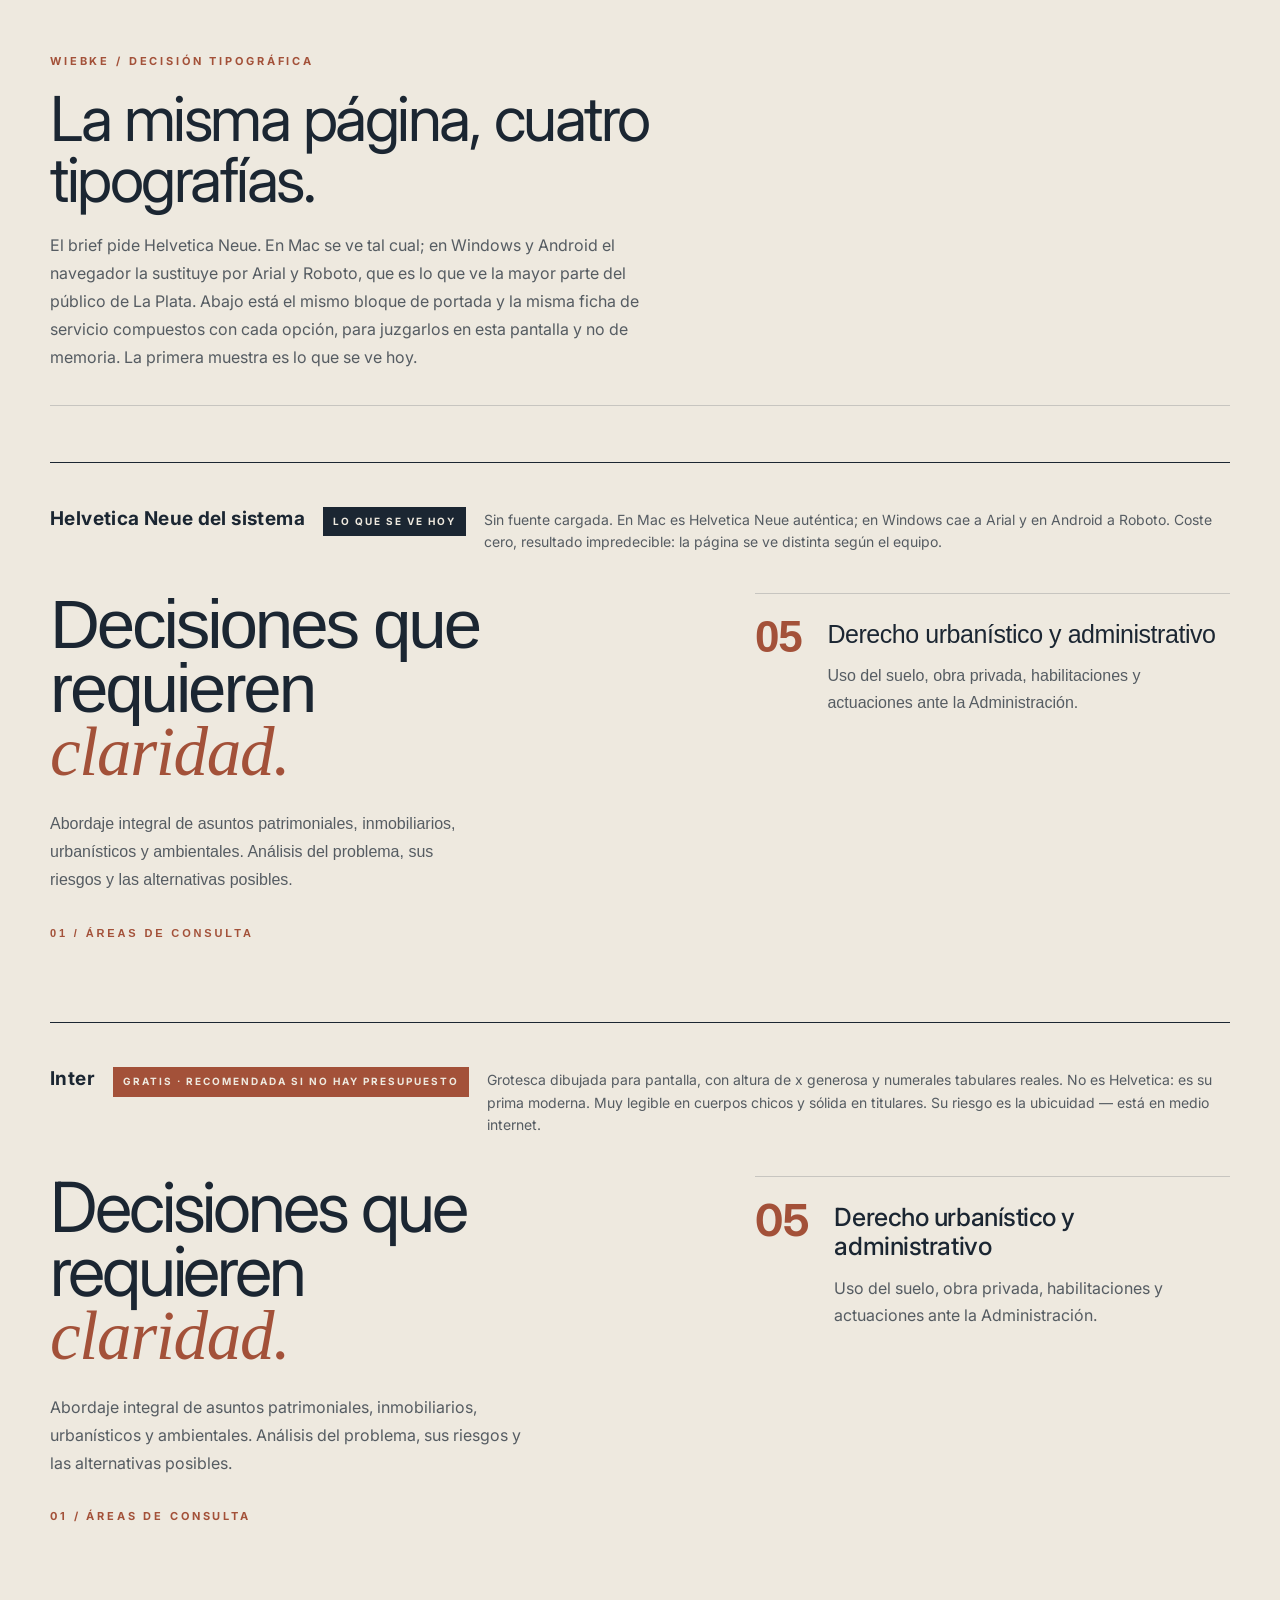
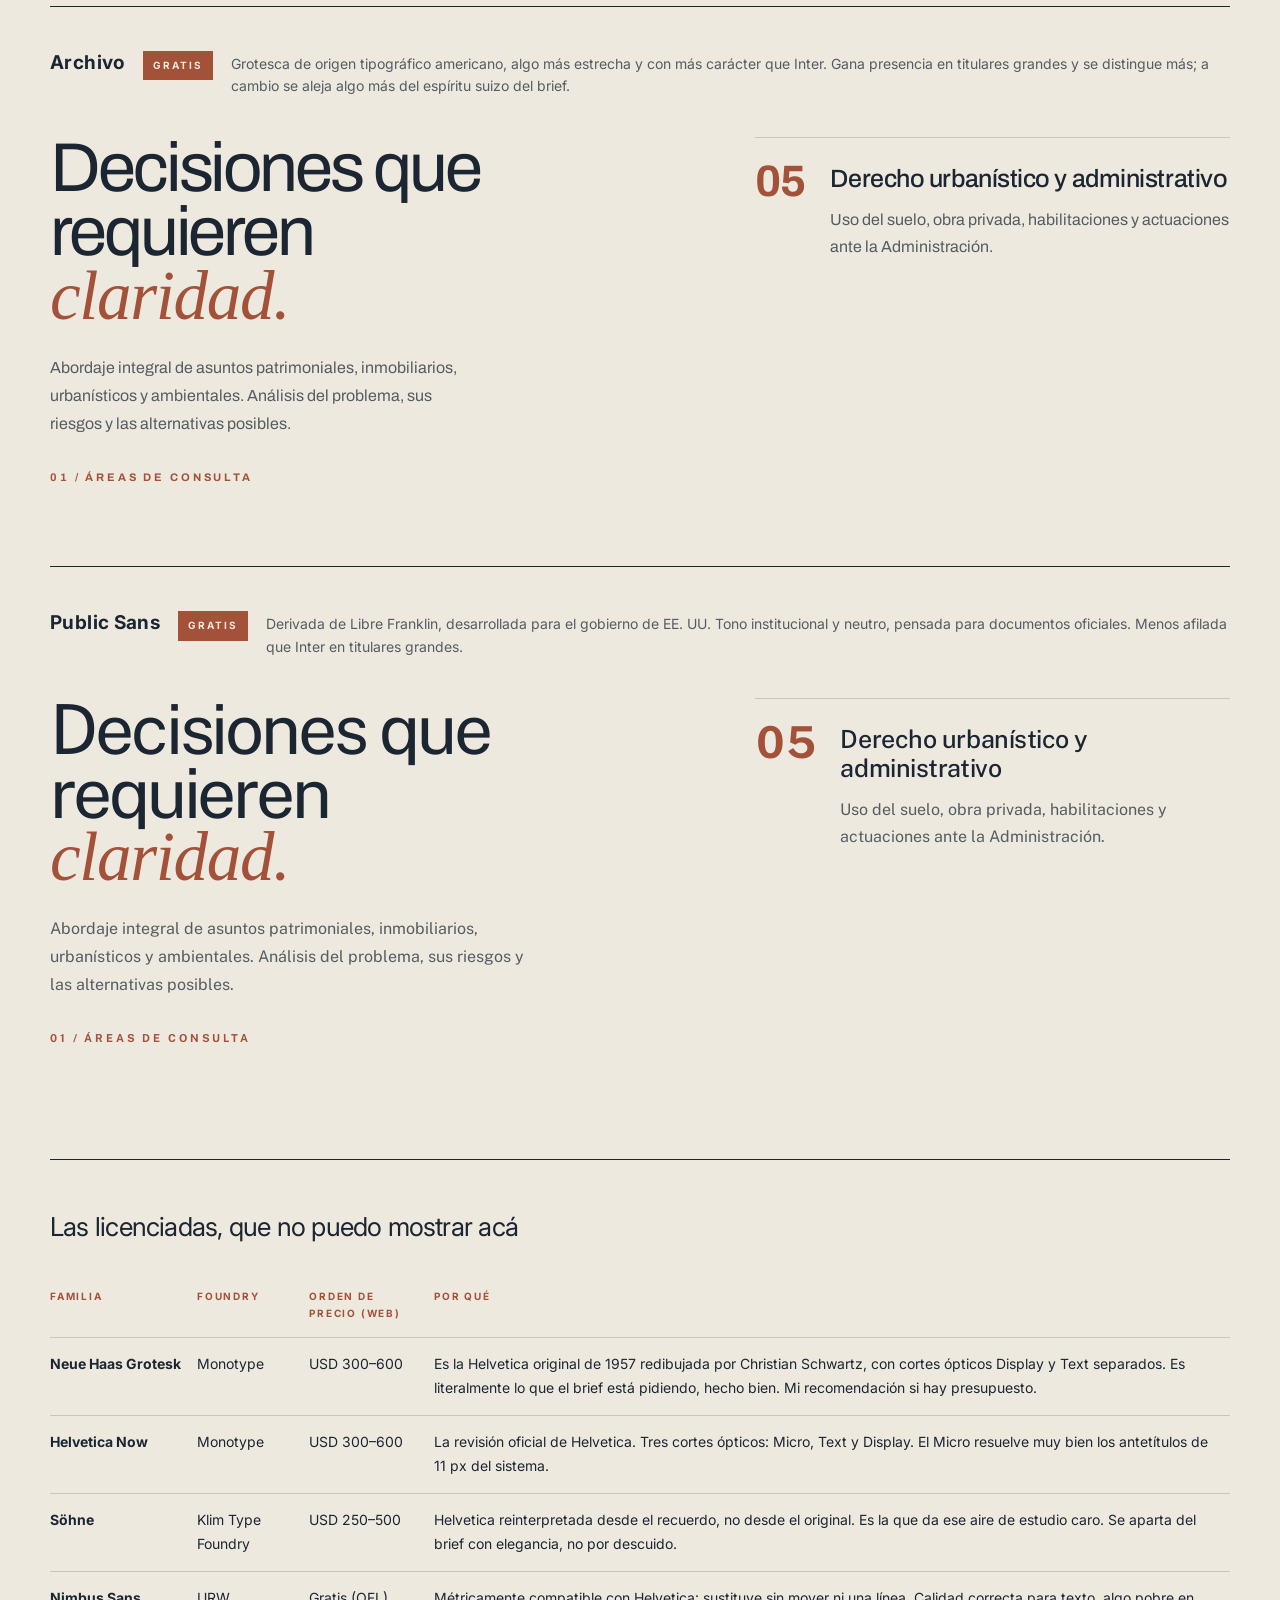
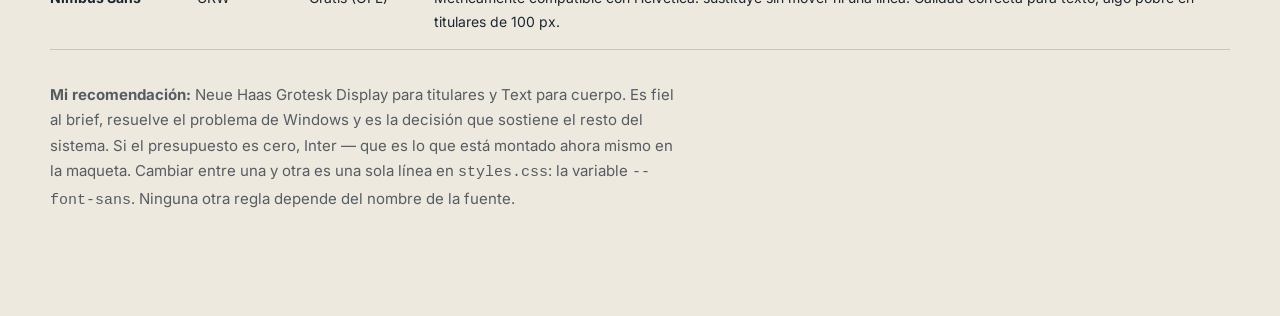
==== docs/tipografias.html @ 419bc603 "Sitio institucional WIEBKE Sitio de una sola página para Hermann Wiebke · Abogado, implementado sobr" ====
<!doctype html>
<html lang="es-AR">
<head>
<meta charset="utf-8">
<meta name="viewport" content="width=device-width, initial-scale=1">
<title>WIEBKE — Comparación tipográfica</title>

<link rel="preconnect" href="https://fonts.googleapis.com">
<link rel="preconnect" href="https://fonts.gstatic.com" crossorigin>
<link rel="stylesheet" href="https://fonts.googleapis.com/css2?family=Inter:wght@400;500;700&family=Archivo:wght@400;500;700&family=Public+Sans:wght@400;500;700&display=swap">

<style>
:root{
  --palladian:#EEE9DF; --oatmeal:#C9C1B1; --blue-fantastic:#2C3B4D;
  --abyssal:#1B2632; --truffle:#A35139; --burning-flame:#FFB162;
  --ink-soft:#1B2632B8; --rule:#1B26322E;
  --editorial:"Times New Roman", Times, serif;
}
*,*::before,*::after{box-sizing:border-box}
body{
  margin:0; background:var(--palladian); color:var(--abyssal);
  font-family:"Inter","Helvetica Neue",Helvetica,Arial,sans-serif;
  line-height:1.75; -webkit-font-smoothing:antialiased;
}
.shell{width:min(1180px,100% - 48px);margin-inline:auto}

header{border-bottom:1px solid var(--rule);padding:56px 0 34px;margin-bottom:56px}
.eyebrow{
  margin:0 0 22px; font-size:11px; font-weight:700; line-height:1;
  letter-spacing:.26em; text-transform:uppercase; color:var(--truffle);
}
header h1{
  margin:0 0 20px; font-size:clamp(38px,5vw,62px); font-weight:400;
  line-height:.98; letter-spacing:-.04em; max-width:16ch;
}
header p{margin:0;max-width:62ch;color:var(--ink-soft);font-size:16px}

/* --- Muestra ---------------------------------------------------------- */
.muestra{
  border-top:1px solid var(--abyssal);
  padding:44px 0 60px;
  margin-bottom:8px;
}
.ficha{
  display:flex; align-items:baseline; gap:18px; flex-wrap:wrap;
  margin-bottom:40px;
}
.ficha h2{
  margin:0; font-size:19px; font-weight:700; line-height:1;
  letter-spacing:.02em;
}
.etiqueta{
  font-size:10px; font-weight:700; letter-spacing:.2em; text-transform:uppercase;
  padding:6px 10px; background:var(--abyssal); color:var(--palladian);
}
.etiqueta.gratis{background:var(--truffle)}
.ficha p{margin:0;flex:1 1 320px;min-width:260px;color:var(--ink-soft);font-size:14px;line-height:1.6}

/* El bloque que cambia de fuente */
.spec{ display:grid; grid-template-columns:minmax(0,1.35fr) minmax(0,1fr);
       gap:clamp(32px,5vw,72px); align-items:start }
.spec .display{
  margin:0; font-size:clamp(44px,5.4vw,76px); font-weight:400;
  line-height:.92; letter-spacing:-.045em;
}
.spec .display em{
  display:block; font-family:var(--editorial); font-style:italic;
  color:var(--truffle); letter-spacing:-.02em;
}
.spec .cuerpo{margin:26px 0 0;max-width:48ch;color:var(--ink-soft);font-size:16px;line-height:1.75}

.tarjeta{border-top:1px solid var(--rule);padding-top:26px;display:grid;grid-template-columns:auto 1fr;gap:26px}
.tarjeta .num{font-size:44px;font-weight:700;line-height:.78;letter-spacing:-.03em;color:var(--truffle);font-variant-numeric:tabular-nums}
.tarjeta h3{margin:0 0 14px;font-size:25px;font-weight:500;line-height:1.16;letter-spacing:-.018em}
.tarjeta p{margin:0;color:var(--ink-soft);font-size:16px;line-height:1.65}
.versales{margin-top:30px;font-size:11px;font-weight:700;letter-spacing:.26em;text-transform:uppercase;color:var(--truffle)}

/* Cada muestra fija su propia familia */
.f-sistema .spec, .f-sistema .tarjeta, .f-sistema .versales{font-family:"Helvetica Neue",Helvetica,Arial,sans-serif}
.f-inter   .spec, .f-inter   .tarjeta, .f-inter   .versales{font-family:"Inter",sans-serif}
.f-archivo .spec, .f-archivo .tarjeta, .f-archivo .versales{font-family:"Archivo",sans-serif}
.f-public  .spec, .f-public  .tarjeta, .f-public  .versales{font-family:"Public Sans",sans-serif}

footer{border-top:1px solid var(--abyssal);margin-top:40px;padding:44px 0 90px}
footer h2{margin:0 0 24px;font-size:26px;font-weight:400;letter-spacing:-.03em}
table{border-collapse:collapse;width:100%;font-size:14px}
th,td{text-align:left;padding:14px 16px 14px 0;border-bottom:1px solid var(--rule);vertical-align:top}
th{font-size:10px;font-weight:700;letter-spacing:.18em;text-transform:uppercase;color:var(--truffle)}
td:first-child{font-weight:700;white-space:nowrap}
.nota{margin-top:32px;max-width:70ch;color:var(--ink-soft);font-size:15px;line-height:1.7}
.tabla-scroll{overflow-x:auto}

@media (max-width:760px){
  .spec{grid-template-columns:1fr;gap:36px}
  .tarjeta{grid-template-columns:auto 1fr;gap:18px}
}
</style>
</head>
<body>

<div class="shell">

<header>
  <p class="eyebrow">WIEBKE / Decisión tipográfica</p>
  <h1>La misma página, cuatro tipografías.</h1>
  <p>El brief pide Helvetica Neue. En Mac se ve tal cual; en Windows y Android el navegador la sustituye por Arial y Roboto, que es lo que ve la mayor parte del público de La Plata. Abajo está el mismo bloque de portada y la misma ficha de servicio compuestos con cada opción, para juzgarlos en esta pantalla y no de memoria. La primera muestra es lo que se ve hoy.</p>
</header>

<!-- 1 -->
<section class="muestra f-sistema">
  <div class="ficha">
    <h2>Helvetica Neue del sistema</h2>
    <span class="etiqueta">Lo que se ve hoy</span>
    <p>Sin fuente cargada. En Mac es Helvetica Neue auténtica; en Windows cae a Arial y en Android a Roboto. Coste cero, resultado impredecible: la página se ve distinta según el equipo.</p>
  </div>
  <div class="spec">
    <div>
      <p class="display">Decisiones que requieren <em>claridad.</em></p>
      <p class="cuerpo">Abordaje integral de asuntos patrimoniales, inmobiliarios, urbanísticos y ambientales. Análisis del problema, sus riesgos y las alternativas posibles.</p>
      <p class="versales">01 / Áreas de consulta</p>
    </div>
    <div class="tarjeta">
      <span class="num">05</span>
      <div>
        <h3>Derecho urbanístico y administrativo</h3>
        <p>Uso del suelo, obra privada, habilitaciones y actuaciones ante la Administración.</p>
      </div>
    </div>
  </div>
</section>

<!-- 2 -->
<section class="muestra f-inter">
  <div class="ficha">
    <h2>Inter</h2>
    <span class="etiqueta gratis">Gratis · recomendada si no hay presupuesto</span>
    <p>Grotesca dibujada para pantalla, con altura de x generosa y numerales tabulares reales. No es Helvetica: es su prima moderna. Muy legible en cuerpos chicos y sólida en titulares. Su riesgo es la ubicuidad — está en medio internet.</p>
  </div>
  <div class="spec">
    <div>
      <p class="display">Decisiones que requieren <em>claridad.</em></p>
      <p class="cuerpo">Abordaje integral de asuntos patrimoniales, inmobiliarios, urbanísticos y ambientales. Análisis del problema, sus riesgos y las alternativas posibles.</p>
      <p class="versales">01 / Áreas de consulta</p>
    </div>
    <div class="tarjeta">
      <span class="num">05</span>
      <div>
        <h3>Derecho urbanístico y administrativo</h3>
        <p>Uso del suelo, obra privada, habilitaciones y actuaciones ante la Administración.</p>
      </div>
    </div>
  </div>
</section>

<!-- 3 -->
<section class="muestra f-archivo">
  <div class="ficha">
    <h2>Archivo</h2>
    <span class="etiqueta gratis">Gratis</span>
    <p>Grotesca de origen tipográfico americano, algo más estrecha y con más carácter que Inter. Gana presencia en titulares grandes y se distingue más; a cambio se aleja algo más del espíritu suizo del brief.</p>
  </div>
  <div class="spec">
    <div>
      <p class="display">Decisiones que requieren <em>claridad.</em></p>
      <p class="cuerpo">Abordaje integral de asuntos patrimoniales, inmobiliarios, urbanísticos y ambientales. Análisis del problema, sus riesgos y las alternativas posibles.</p>
      <p class="versales">01 / Áreas de consulta</p>
    </div>
    <div class="tarjeta">
      <span class="num">05</span>
      <div>
        <h3>Derecho urbanístico y administrativo</h3>
        <p>Uso del suelo, obra privada, habilitaciones y actuaciones ante la Administración.</p>
      </div>
    </div>
  </div>
</section>

<!-- 4 -->
<section class="muestra f-public">
  <div class="ficha">
    <h2>Public Sans</h2>
    <span class="etiqueta gratis">Gratis</span>
    <p>Derivada de Libre Franklin, desarrollada para el gobierno de EE.&nbsp;UU. Tono institucional y neutro, pensada para documentos oficiales. Menos afilada que Inter en titulares grandes.</p>
  </div>
  <div class="spec">
    <div>
      <p class="display">Decisiones que requieren <em>claridad.</em></p>
      <p class="cuerpo">Abordaje integral de asuntos patrimoniales, inmobiliarios, urbanísticos y ambientales. Análisis del problema, sus riesgos y las alternativas posibles.</p>
      <p class="versales">01 / Áreas de consulta</p>
    </div>
    <div class="tarjeta">
      <span class="num">05</span>
      <div>
        <h3>Derecho urbanístico y administrativo</h3>
        <p>Uso del suelo, obra privada, habilitaciones y actuaciones ante la Administración.</p>
      </div>
    </div>
  </div>
</section>

<footer>
  <h2>Las licenciadas, que no puedo mostrar acá</h2>
  <div class="tabla-scroll">
  <table>
    <thead>
      <tr><th>Familia</th><th>Foundry</th><th>Orden de precio (web)</th><th>Por qué</th></tr>
    </thead>
    <tbody>
      <tr>
        <td>Neue Haas Grotesk</td>
        <td>Monotype</td>
        <td>USD 300–600</td>
        <td>Es la Helvetica original de 1957 redibujada por Christian Schwartz, con cortes ópticos Display y Text separados. Es literalmente lo que el brief está pidiendo, hecho bien. Mi recomendación si hay presupuesto.</td>
      </tr>
      <tr>
        <td>Helvetica Now</td>
        <td>Monotype</td>
        <td>USD 300–600</td>
        <td>La revisión oficial de Helvetica. Tres cortes ópticos: Micro, Text y Display. El Micro resuelve muy bien los antetítulos de 11&nbsp;px del sistema.</td>
      </tr>
      <tr>
        <td>Söhne</td>
        <td>Klim Type Foundry</td>
        <td>USD 250–500</td>
        <td>Helvetica reinterpretada desde el recuerdo, no desde el original. Es la que da ese aire de estudio caro. Se aparta del brief con elegancia, no por descuido.</td>
      </tr>
      <tr>
        <td>Nimbus Sans</td>
        <td>URW</td>
        <td>Gratis (OFL)</td>
        <td>Métricamente compatible con Helvetica: sustituye sin mover ni una línea. Calidad correcta para texto, algo pobre en titulares de 100&nbsp;px.</td>
      </tr>
    </tbody>
  </table>
  </div>

  <p class="nota"><strong>Mi recomendación:</strong> Neue Haas Grotesk Display para titulares y Text para cuerpo. Es fiel al brief, resuelve el problema de Windows y es la decisión que sostiene el resto del sistema. Si el presupuesto es cero, Inter — que es lo que está montado ahora mismo en la maqueta. Cambiar entre una y otra es una sola línea en <code>styles.css</code>: la variable <code>--font-sans</code>. Ninguna otra regla depende del nombre de la fuente.</p>
</footer>

</div>
</body>
</html>
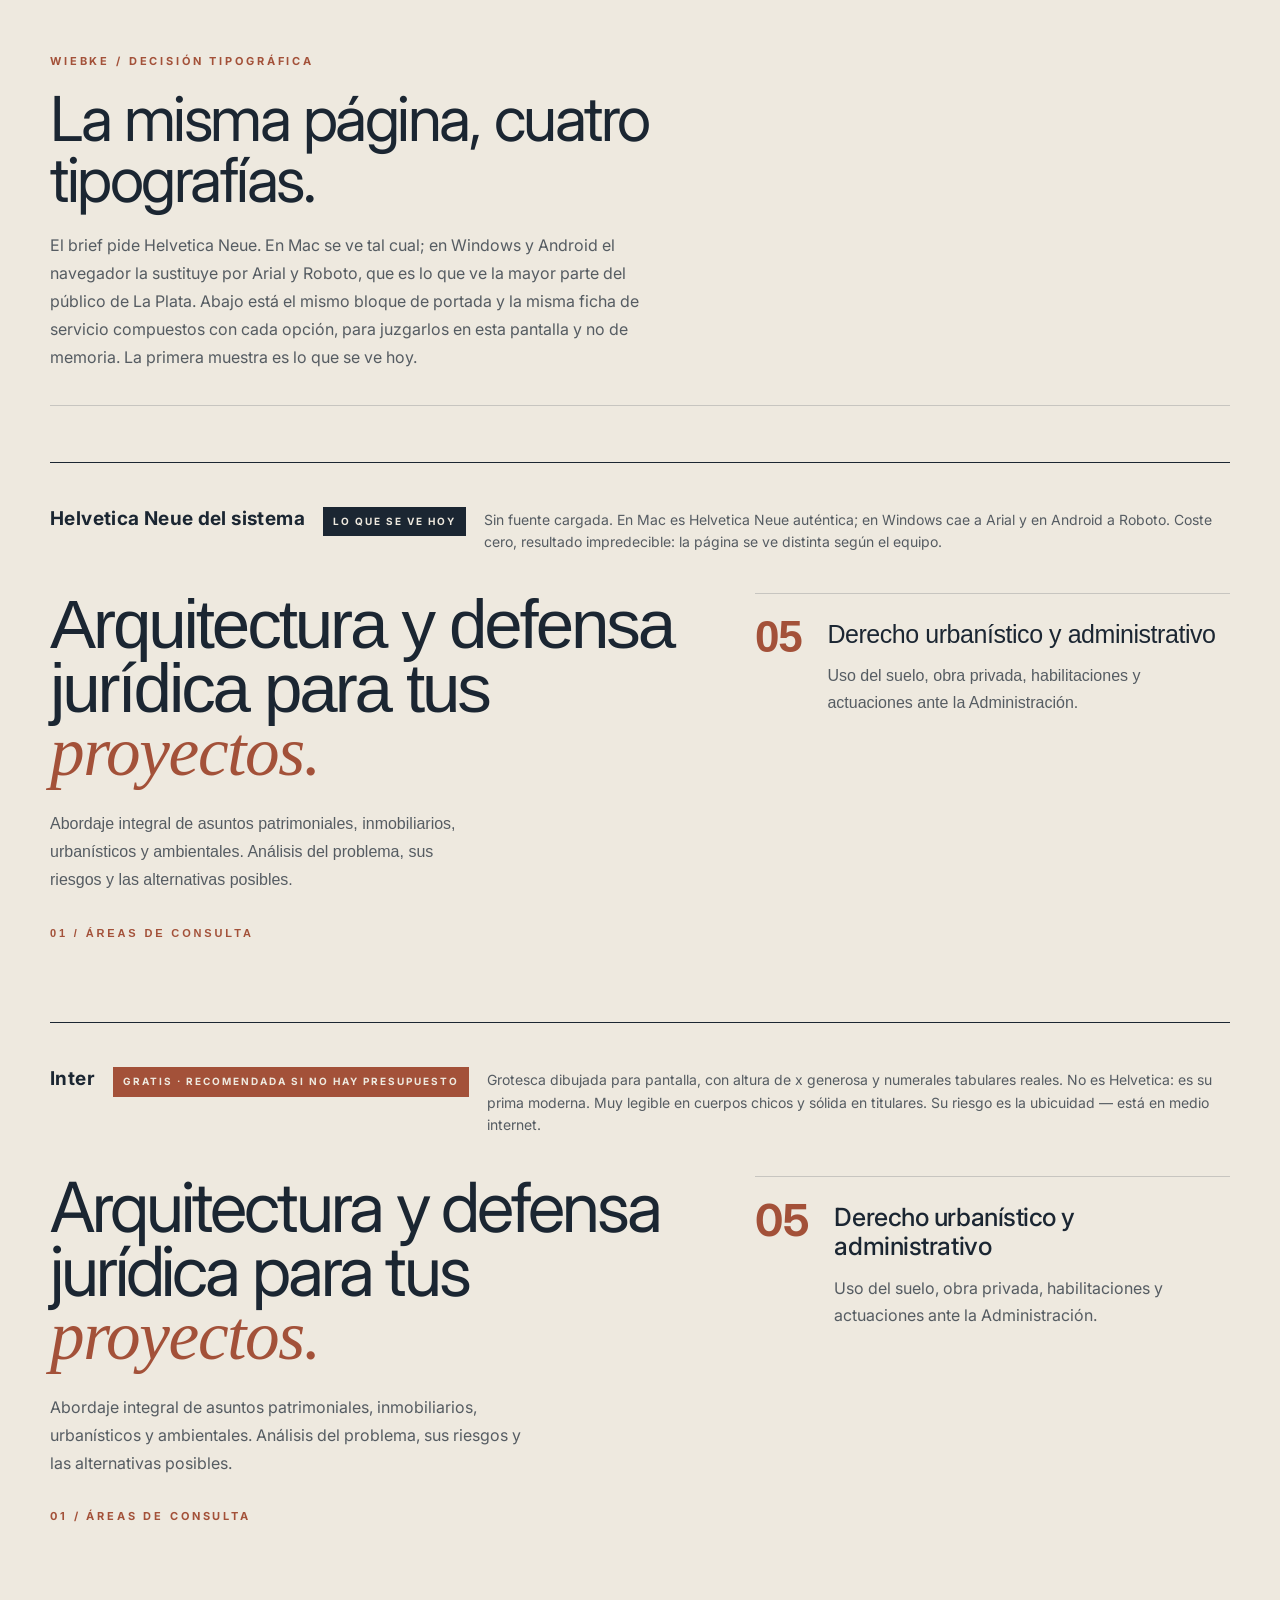
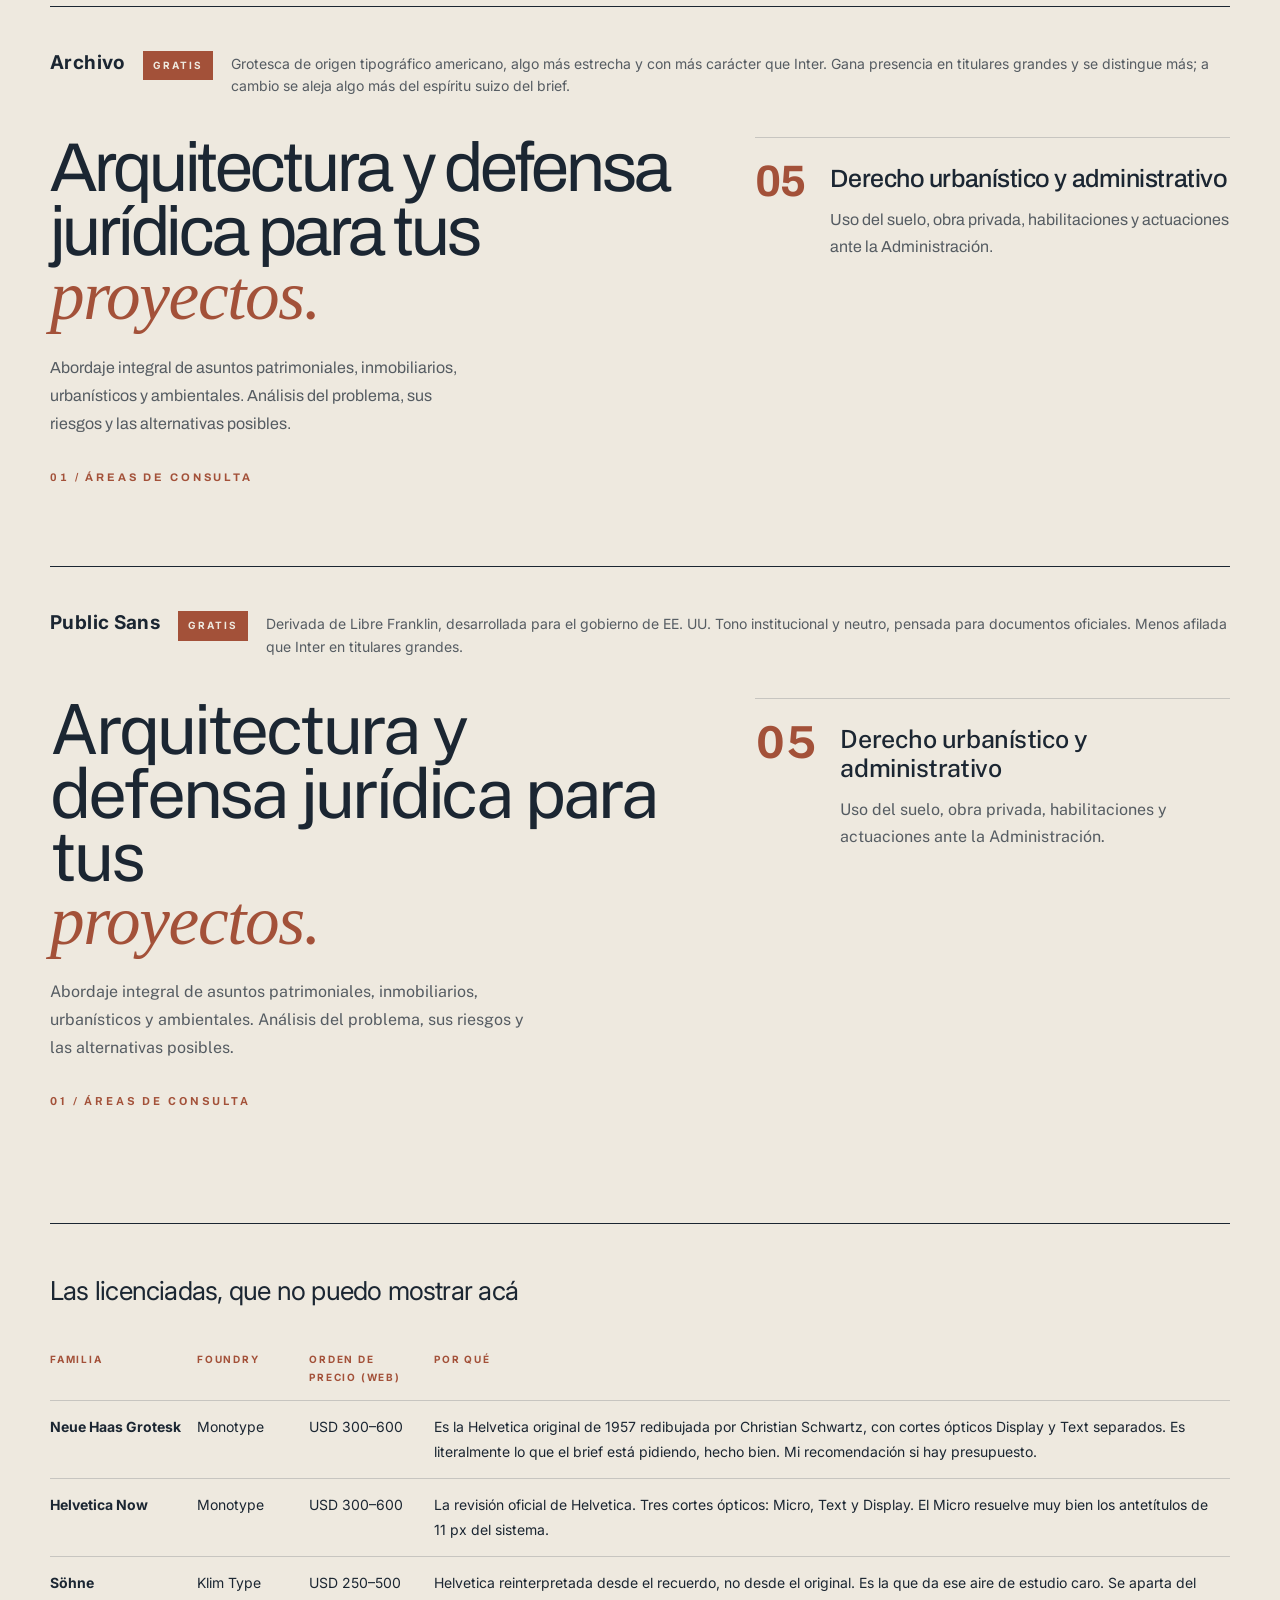
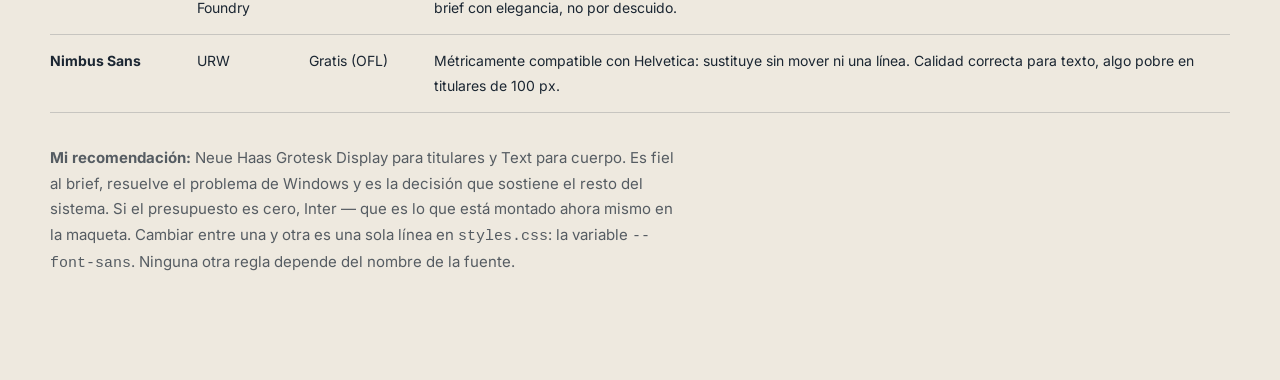
==== commit 71c75787: "Banner con el titular del brief v2 og.png se regeneró con «Arquitectura y defensa jurídica para tus " ====
--- a/docs/tipografias.html
+++ b/docs/tipografias.html
@@ -115,7 +115,7 @@
   </div>
   <div class="spec">
     <div>
-      <p class="display">Decisiones que requieren <em>claridad.</em></p>
+      <p class="display">Arquitectura y defensa jurídica para tus <em>proyectos.</em></p>
       <p class="cuerpo">Abordaje integral de asuntos patrimoniales, inmobiliarios, urbanísticos y ambientales. Análisis del problema, sus riesgos y las alternativas posibles.</p>
       <p class="versales">01 / Áreas de consulta</p>
     </div>
@@ -138,7 +138,7 @@
   </div>
   <div class="spec">
     <div>
-      <p class="display">Decisiones que requieren <em>claridad.</em></p>
+      <p class="display">Arquitectura y defensa jurídica para tus <em>proyectos.</em></p>
       <p class="cuerpo">Abordaje integral de asuntos patrimoniales, inmobiliarios, urbanísticos y ambientales. Análisis del problema, sus riesgos y las alternativas posibles.</p>
       <p class="versales">01 / Áreas de consulta</p>
     </div>
@@ -161,7 +161,7 @@
   </div>
   <div class="spec">
     <div>
-      <p class="display">Decisiones que requieren <em>claridad.</em></p>
+      <p class="display">Arquitectura y defensa jurídica para tus <em>proyectos.</em></p>
       <p class="cuerpo">Abordaje integral de asuntos patrimoniales, inmobiliarios, urbanísticos y ambientales. Análisis del problema, sus riesgos y las alternativas posibles.</p>
       <p class="versales">01 / Áreas de consulta</p>
     </div>
@@ -184,7 +184,7 @@
   </div>
   <div class="spec">
     <div>
-      <p class="display">Decisiones que requieren <em>claridad.</em></p>
+      <p class="display">Arquitectura y defensa jurídica para tus <em>proyectos.</em></p>
       <p class="cuerpo">Abordaje integral de asuntos patrimoniales, inmobiliarios, urbanísticos y ambientales. Análisis del problema, sus riesgos y las alternativas posibles.</p>
       <p class="versales">01 / Áreas de consulta</p>
     </div>
